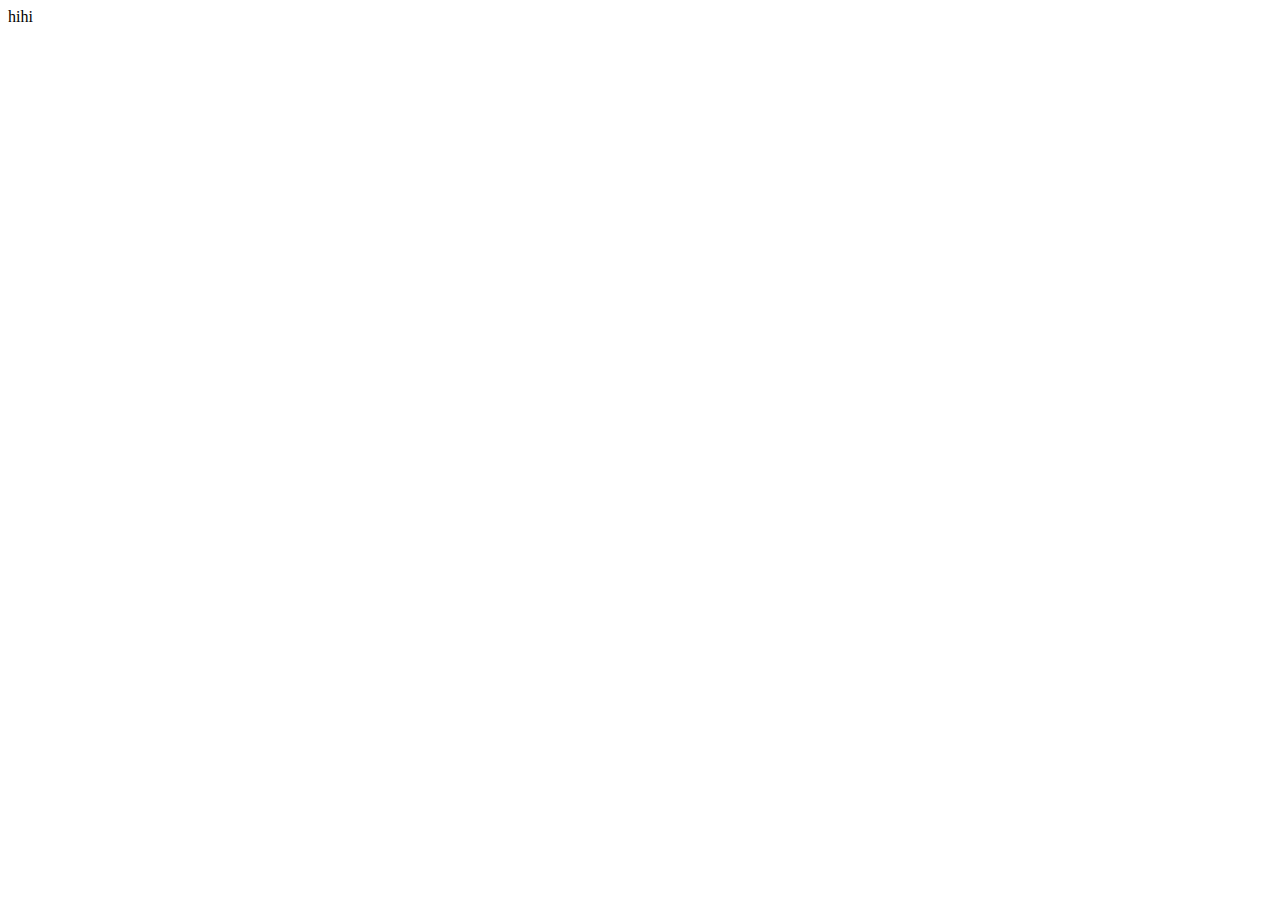
==== homepage.html @ ccc9d2b6 "upgrade files" ====
<!DOCTYPE html>
<html lang="en">
<head>
    <meta charset="UTF-8">
    <meta http-equiv="X-UA-Compatible" content="IE=edge">
    <meta name="viewport" content="width=device-width, initial-scale=1.0">
    <title>Homepage</title>
</head>
<body>
    hihi
</body>
</html>
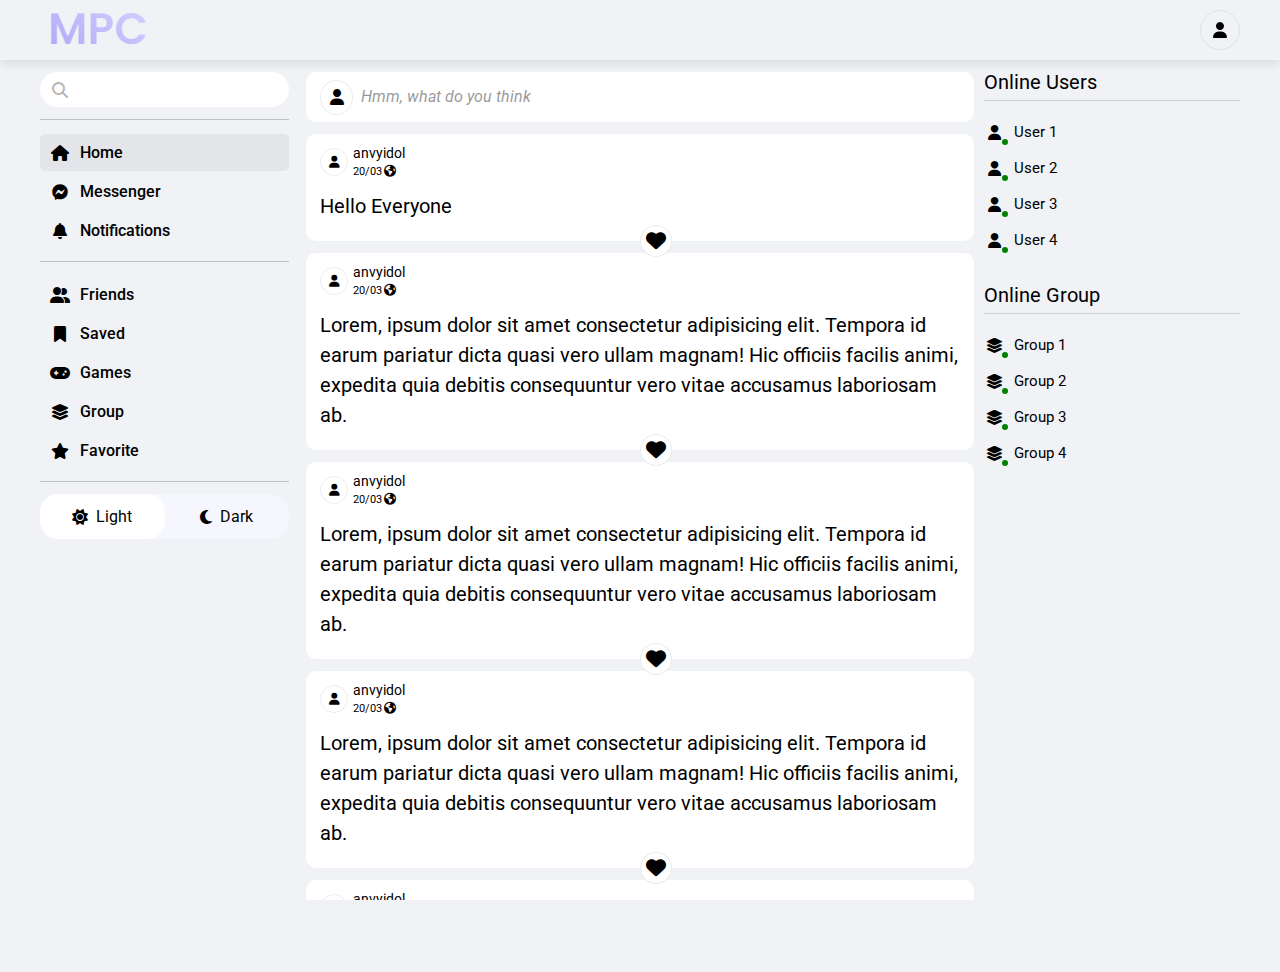
==== commit 46aeb44c: "commit homepage" ====
--- a/homepage.html
+++ b/homepage.html
@@ -1,12 +1,309 @@
 <!DOCTYPE html>
 <html lang="en">
-<head>
-    <meta charset="UTF-8">
-    <meta http-equiv="X-UA-Compatible" content="IE=edge">
-    <meta name="viewport" content="width=device-width, initial-scale=1.0">
-    <title>Homepage</title>
-</head>
-<body>
-    hihi
-</body>
-</html>+  <head>
+    <meta charset="UTF-8" />
+    <meta http-equiv="X-UA-Compatible" content="IE=edge" />
+    <meta name="viewport" content="width=device-width, initial-scale=1.0" />
+    <title>Document</title>
+    <link rel="stylesheet" href="./homepagereset.css" />
+    <link rel="stylesheet" href="./homepage.css" />
+    <link
+      rel="stylesheet"
+      href="https://cdnjs.cloudflare.com/ajax/libs/font-awesome/6.1.0/css/all.min.css"
+    />
+    <link
+      href="https://fonts.googleapis.com/css2?family=Poppins:wght@300;400;500;600&family=Roboto:ital,wght@0,100;0,300;0,400;0,500;0,700;0,900;1,300&display=swap"
+      rel="stylesheet"
+    />
+  </head>
+  <body>
+    <div id="wrapper">
+      <header class="header">
+        <div class="container header__inner">
+          <div class="header-logo">
+            <img src="./img/Capture.PNG" alt="" />
+          </div>
+          <div class="header-user">
+            <i class="fas fa-user"></i>
+            <div class="header-user-child">
+              <div class="header-child-box">
+                <i class="fa-solid fa-user-pen"></i>
+                <span>Edit profile</span>
+              </div>
+              <div class="header-child-box">
+                <i class="fas fa-sign-out"></i>
+                <span>Logout</span>
+              </div>
+            </div>
+          </div>
+        </div>
+      </header>
+      <main class="main">
+        <div class="container">
+          <div class="main__inner">
+            <nav class="main__nav main__item">
+              <div class="main__nav-container">
+                <div class="main__nav-input">
+                  <input type="text" />
+                  <span>
+                    <i class="fa-solid fa-magnifying-glass"></i>
+                  </span>
+                </div>
+              </div>
+              <div class="main__nav-item">
+                <div class="main__nav-box main__nav-color">
+                  <i class="fa-solid fa-house main__nav-icon"></i>
+                  <span class="main__nav-text">Home</span>
+                </div>
+                <div class="main__nav-box">
+                  <i class="fa-brands fa-facebook-messenger main__nav-icon"></i>
+                  <span class="main__nav-text">Messenger</span>
+                </div>
+                <div class="main__nav-box">
+                  <i class="fa-solid fa-bell main__nav-icon"></i>
+                  <span class="main__nav-text">Notifications</span>
+                </div>
+              </div>
+              <div class="main__nav-item">
+                <div class="main__nav-box">
+                  <i class="fa-solid fa-user-group main__nav-icon"></i>
+                  <span class="main__nav-text">Friends</span>
+                </div>
+                <div class="main__nav-box">
+                  <i class="fa-solid fa-bookmark main__nav-icon"></i>
+                  <span class="main__nav-text">Saved</span>
+                </div>
+                <div class="main__nav-box">
+                  <i class="fa-solid fa-gamepad main__nav-icon"></i>
+                  <span class="main__nav-text">Games</span>
+                </div>
+                <div class="main__nav-box">
+                  <i class="fa-solid fa-layer-group main__nav-icon"></i>
+                  <span class="main__nav-text">Group</span>
+                </div>
+                <div class="main__nav-box">
+                  <i class="fa-solid fa-star main__nav-icon"></i>
+                  <span class="main__nav-text">Favorite</span>
+                </div>
+              </div>
+              <div class="main__nav-item">
+                <div class="main__nav-mode">
+                  <div class="mode-light mode-item active">
+                    <i class="fa-solid fa-sun"></i>
+                    <span>Light</span>
+                  </div>
+                  <div class="mode-dark mode-item">
+                    <i class="fa-solid fa-moon"></i>
+                    <span>Dark</span>
+                  </div>
+                </div>
+              </div>
+            </nav>
+            <div class="main__content main__item">
+              <div class="main__content-input">
+                <div class="input-user">
+                  <i class="fas fa-user"></i>
+                </div>
+                <span class="input-placeholder">Hmm, what do you think </span>
+              </div>
+              <div class="main__content-container">
+                <div class="main__content-info">
+                  <div class="info-user">
+                    <i class="fas fa-user"></i>
+                  </div>
+                  <div class="main__content-info-box">
+                    <p class="info-name">anvyidol</p>
+                    <span class="info-date">20/03</span>
+                    <i class="fa-solid fa-earth-americas info-icon"></i>
+                  </div>
+                  <div class="main__content-delete">
+                    <i class="fa-solid fa-trash"></i>
+                  </div>
+                </div>
+                <div class="main__content-status">Hello Everyone</div>
+                <div class="main__content-heart">
+                  <i class="fa-solid fa-heart"></i>
+                </div>
+              </div>
+              <div class="main__content-container">
+                <div class="main__content-info">
+                  <div class="info-user">
+                    <i class="fas fa-user"></i>
+                  </div>
+                  <div class="main__content-info-box">
+                    <p class="info-name">anvyidol</p>
+                    <span class="info-date">20/03</span>
+                    <i class="fa-solid fa-earth-americas info-icon"></i>
+                  </div>
+                </div>
+                <div class="main__content-status">
+                  Lorem, ipsum dolor sit amet consectetur adipisicing elit.
+                  Tempora id earum pariatur dicta quasi vero ullam magnam! Hic
+                  officiis facilis animi, expedita quia debitis consequuntur
+                  vero vitae accusamus laboriosam ab.
+                </div>
+                <div class="main__content-heart">
+                  <i class="fa-solid fa-heart"></i>
+                </div>
+              </div>
+              <div class="main__content-container">
+                <div class="main__content-info">
+                  <div class="info-user">
+                    <i class="fas fa-user"></i>
+                  </div>
+                  <div class="main__content-info-box">
+                    <p class="info-name">anvyidol</p>
+                    <span class="info-date">20/03</span>
+                    <i class="fa-solid fa-earth-americas info-icon"></i>
+                  </div>
+                </div>
+                <div class="main__content-status">
+                  Lorem, ipsum dolor sit amet consectetur adipisicing elit.
+                  Tempora id earum pariatur dicta quasi vero ullam magnam! Hic
+                  officiis facilis animi, expedita quia debitis consequuntur
+                  vero vitae accusamus laboriosam ab.
+                </div>
+                <div class="main__content-heart">
+                  <i class="fa-solid fa-heart"></i>
+                </div>
+              </div>
+              <div class="main__content-container">
+                <div class="main__content-info">
+                  <div class="info-user">
+                    <i class="fas fa-user"></i>
+                  </div>
+                  <div class="main__content-info-box">
+                    <p class="info-name">anvyidol</p>
+                    <span class="info-date">20/03</span>
+                    <i class="fa-solid fa-earth-americas info-icon"></i>
+                  </div>
+                </div>
+                <div class="main__content-status">
+                  Lorem, ipsum dolor sit amet consectetur adipisicing elit.
+                  Tempora id earum pariatur dicta quasi vero ullam magnam! Hic
+                  officiis facilis animi, expedita quia debitis consequuntur
+                  vero vitae accusamus laboriosam ab.
+                </div>
+                <div class="main__content-heart">
+                  <i class="fa-solid fa-heart"></i>
+                </div>
+              </div>
+              <div class="main__content-container">
+                <div class="main__content-info">
+                  <div class="info-user">
+                    <i class="fas fa-user"></i>
+                  </div>
+                  <div class="main__content-info-box">
+                    <p class="info-name">anvyidol</p>
+                    <span class="info-date">20/03</span>
+                    <i class="fa-solid fa-earth-americas info-icon"></i>
+                  </div>
+                </div>
+                <div class="main__content-status">
+                  Lorem, ipsum dolor sit amet consectetur adipisicing elit.
+                  Tempora id earum pariatur dicta quasi vero ullam magnam! Hic
+                  officiis facilis animi, expedita quia debitis consequuntur
+                  vero vitae accusamus laboriosam ab.
+                </div>
+                <div class="main__content-heart">
+                  <i class="fa-solid fa-heart"></i>
+                </div>
+              </div>
+            </div>
+            <div class="main__user main__item">
+              <div class="main__user-container">
+                <h2>Online Users</h2>
+                <div class="main__user-box">
+                  <div class="main__user-member">
+                    <div class="member-user">
+                      <i class="fas fa-user"></i>
+                    </div>
+                    <span>User 1</span>
+                  </div>
+                  <div class="main__user-member">
+                    <div class="member-user">
+                      <i class="fas fa-user"></i>
+                    </div>
+                    <span>User 2</span>
+                  </div>
+                  <div class="main__user-member">
+                    <div class="member-user">
+                      <i class="fas fa-user"></i>
+                    </div>
+                    <span>User 3</span>
+                  </div>
+                  <div class="main__user-member">
+                    <div class="member-user">
+                      <i class="fas fa-user"></i>
+                    </div>
+                    <span>User 4</span>
+                  </div>
+                </div>
+              </div>
+              <div class="main__user-container">
+                <h2>Online Group</h2>
+                <div class="main__user-box">
+                  <div class="main__user-member">
+                    <div class="member-user">
+                      <i class="fa-solid fa-layer-group main__nav-icon"></i>
+                    </div>
+                    <span>Group 1</span>
+                  </div>
+                  <div class="main__user-member">
+                    <div class="member-user">
+                      <i class="fa-solid fa-layer-group main__nav-icon"></i>
+                    </div>
+                    <span>Group 2</span>
+                  </div>
+                  <div class="main__user-member">
+                    <div class="member-user">
+                      <i class="fa-solid fa-layer-group main__nav-icon"></i>
+                    </div>
+                    <span>Group 3</span>
+                  </div>
+                  <div class="main__user-member">
+                    <div class="member-user">
+                      <i class="fa-solid fa-layer-group main__nav-icon"></i>
+                    </div>
+                    <span>Group 4</span>
+                  </div>
+                </div>
+              </div>
+            </div>
+          </div>
+        </div>
+      </main>
+    </div>
+    <div class="modal">
+      <div class="modal-overplay"></div>
+      <div class="modal-body">
+        <div class="post-form">
+          <div class="title-container">
+            <h2 class="post-title">New Post</h2>
+            <i class="fas fa-times"></i>
+          </div>
+          <textarea
+            autofocus
+            id="w3review"
+            name="w3review"
+            rows="4"
+            cols="50"
+          ></textarea>
+          <div class="post-btn">
+            <span>POST</span>
+          </div>
+        </div>
+        <div class="delete-form">
+          <div class="delete-form-container">
+            <h2>Are you sure about that?</h2>
+            <div class="delete-form-box">
+              <span class="yes">Yes</span>
+              <span class="no">No</span>
+            </div>
+          </div>
+        </div>
+      </div>
+    </div>
+    <script src="./homepage.js"></script>
+  </body>
+</html>
--- a/homepagereset.css
+++ b/homepagereset.css
@@ -0,0 +1,129 @@
+/* http://meyerweb.com/eric/tools/css/reset/ 
+   v2.0 | 20110126
+   License: none (public domain)
+*/
+
+html,
+body,
+div,
+span,
+applet,
+object,
+iframe,
+h1,
+h2,
+h3,
+h4,
+h5,
+h6,
+p,
+blockquote,
+pre,
+a,
+abbr,
+acronym,
+address,
+big,
+cite,
+code,
+del,
+dfn,
+em,
+img,
+ins,
+kbd,
+q,
+s,
+samp,
+small,
+strike,
+strong,
+sub,
+sup,
+tt,
+var,
+b,
+u,
+i,
+center,
+dl,
+dt,
+dd,
+ol,
+ul,
+li,
+fieldset,
+form,
+label,
+legend,
+table,
+caption,
+tbody,
+tfoot,
+thead,
+tr,
+th,
+td,
+article,
+aside,
+canvas,
+details,
+embed,
+figure,
+figcaption,
+footer,
+header,
+hgroup,
+menu,
+nav,
+output,
+ruby,
+section,
+summary,
+time,
+mark,
+audio,
+video {
+  margin: 0;
+  padding: 0;
+  border: 0;
+  font-size: 100%;
+  font: inherit;
+  vertical-align: baseline;
+}
+/* HTML5 display-role reset for older browsers */
+article,
+aside,
+details,
+figcaption,
+figure,
+footer,
+header,
+hgroup,
+menu,
+nav,
+section {
+  display: block;
+}
+body {
+  line-height: 1;
+}
+ol,
+ul {
+  list-style: none;
+}
+blockquote,
+q {
+  quotes: none;
+}
+blockquote:before,
+blockquote:after,
+q:before,
+q:after {
+  content: "";
+  content: none;
+}
+table {
+  border-collapse: collapse;
+  border-spacing: 0;
+}
--- a/homepage.css
+++ b/homepage.css
@@ -0,0 +1,603 @@
+* {
+  box-sizing: inherit;
+}
+
+html {
+  box-sizing: border-box;
+}
+
+body {
+  font-size: 62.5%;
+  font-family: "Roboto", sans-serif;
+  line-height: 1;
+  background-color: #f0f2f5;
+  overflow-y: hidden;
+}
+
+.wrapper {
+  max-width: 1920px;
+  margin: 0 auto;
+}
+
+.container {
+  max-width: 1230px;
+  padding: 0 15px;
+  margin: 0 auto;
+}
+
+.header {
+  position: fixed;
+  z-index: 10000;
+  top: 0;
+  width: 100%;
+  box-shadow: 0px 5px 8px rgb(0 0 0 / 8%);
+  background-color: #f0f2f5;
+}
+
+.header__inner {
+  position: relative;
+  height: 60px;
+  display: flex;
+  justify-content: space-between;
+  align-items: center;
+}
+
+.header-user {
+  width: 40px;
+  height: 40px;
+  border: 1px solid rgba(0, 0, 0, 8%);
+  border-radius: 50%;
+  display: flex;
+  justify-content: center;
+  align-items: center;
+  cursor: pointer;
+}
+
+.header-user:hover .header-user-child {
+  display: block;
+  animation: grownth 0.3s ease;
+}
+
+.header-user i {
+  font-size: 16px;
+}
+
+.header-user-child {
+  display: none;
+  position: absolute;
+  top: 100%;
+  right: 14px;
+  width: 160px;
+  padding: 10px 0;
+  border-radius: 10px;
+  background-color: #fff;
+  transform-origin: calc(100% - 10px) top;
+  animation: smaller 0.3s ease;
+  will-change: opacity transform;
+}
+
+@keyframes grownth {
+  from {
+    opacity: 0;
+    transform: scale(0);
+  }
+  to {
+    opacity: 1;
+    transform: scale(1);
+  }
+}
+@keyframes smaller {
+  from {
+    opacity: 1;
+    transform: scale(1);
+  }
+  to {
+    opacity: 0;
+    transform: scale(0);
+  }
+}
+
+.header-user-child::before {
+  content: "";
+  position: absolute;
+  top: -20px;
+  right: 0;
+  height: 20px;
+  width: 100%;
+  background-color: transparent;
+}
+
+.header-user-child::after {
+  content: "";
+  position: absolute;
+  top: -18px;
+  right: 11px;
+  border-width: 10px;
+  border-style: solid;
+  border-color: transparent transparent #fff transparent;
+}
+
+.header-child-box {
+  padding: 8px 10px;
+}
+
+.header-child-box:hover {
+  cursor: pointer;
+  background-color: rgba(0, 0, 0, 20%);
+}
+
+.header-child-box i {
+  font-size: 14px;
+}
+
+.header-child-box span {
+  font-size: 14px;
+  padding-left: 6px;
+}
+
+.main {
+  margin-top: 72px;
+}
+
+.main__inner {
+  display: flex;
+  margin: 0 -5px;
+}
+
+.main__item {
+  padding: 0 5px;
+  width: 22%;
+  height: 100vh;
+}
+
+.main__content {
+  width: 56%;
+  height: calc(100vh - 72px);
+  overflow-y: scroll;
+}
+
+.main__nav {
+  padding-right: 12px;
+}
+
+.main__nav-input {
+  width: 100%;
+  position: relative;
+}
+
+.main__nav-container {
+  padding-bottom: 12px;
+}
+
+.main__nav-input input {
+  width: 100%;
+  height: 35px;
+  border-radius: 25px;
+  border: 0px;
+  padding-left: 40px;
+}
+
+.main__nav-input input:focus-visible {
+  outline: none;
+}
+
+.main__nav-input span {
+  position: absolute;
+  left: 12px;
+  top: 50%;
+  transform: translateY(-50%);
+}
+
+.main__nav-input span i {
+  font-size: 16px;
+  user-select: none;
+  color: rgba(0, 0, 0, 30%);
+}
+
+.main__nav-item {
+  padding: 12px 0;
+  border-top: 1px solid rgba(0, 0, 0, 20%);
+}
+
+.main__nav-box {
+  display: flex;
+  align-items: center;
+  width: 100%;
+  height: 37px;
+  margin-top: 2px;
+  border-radius: 5px;
+}
+
+.main__nav-box:hover {
+  background-color: rgba(0, 0, 0, 5%);
+  cursor: pointer;
+}
+
+.main__nav-icon {
+  text-align: center;
+  width: 40px;
+  font-size: 16px;
+  position: relative;
+}
+
+.main__nav-text {
+  font-size: 16px;
+  font-weight: 500;
+}
+
+.main__nav-color {
+  background-color: rgba(0, 0, 0, 5%);
+}
+
+.main__nav-mode {
+  display: flex;
+  width: 100%;
+  border-radius: 20px;
+  background-color: #f6f6ff;
+}
+
+.mode-item {
+  flex: 1;
+  display: flex;
+  justify-content: center;
+  align-items: center;
+  height: 45px;
+}
+
+.mode-item i {
+  font-size: 16px;
+}
+
+.mode-item span {
+  font-size: 16px;
+  padding-left: 8px;
+}
+
+.mode-light.active {
+  border-radius: 18px;
+
+  background-color: white;
+}
+
+.mode-dark.active {
+  border-radius: 18px;
+
+  background-color: black;
+}
+
+.main__content-input {
+  display: flex;
+  align-items: center;
+  height: 50px;
+  padding: 12px 14px;
+  border-radius: 10px;
+  background-color: #fff;
+}
+
+.main__content-input .input-placeholder {
+  display: block;
+  width: 100%;
+  padding-left: 8px;
+  opacity: 0.4;
+  font-size: 16px;
+  font-style: italic;
+  user-select: none;
+  cursor: text;
+}
+
+.main__content-container {
+  position: relative;
+
+  margin-top: 12px;
+  border-radius: 10px;
+  padding: 12px 14px 20px;
+
+  background-color: #fff;
+}
+
+.input-user {
+  width: 35px;
+  height: 35px;
+  border: 1px solid rgba(0, 0, 0, 8%);
+  border-radius: 50%;
+  display: flex;
+  justify-content: center;
+  align-items: center;
+}
+
+.input-user i {
+  font-size: 16px;
+}
+
+.main__content-info {
+  display: flex;
+  align-items: center;
+  position: relative;
+}
+
+.main__content-info-box {
+  padding-left: 5px;
+}
+
+.main__content-delete {
+  display: none;
+  position: absolute;
+  top: 0;
+  right: 0;
+  cursor: pointer;
+}
+
+.main__content-delete.active {
+  display: block;
+}
+
+.main__content-delete i {
+  font-size: 14px;
+}
+
+.main__content-info .info-name {
+  font-size: 14px;
+  padding-bottom: 5px;
+}
+
+.main__content-info .info-date {
+  font-size: 11px;
+}
+
+.main__content-info .info-date {
+  font-size: 11px;
+}
+
+.main__content-info .info-icon {
+  font-size: 12px;
+}
+
+.info-user {
+  width: 28px;
+  height: 28px;
+  border: 1px solid rgba(0, 0, 0, 8%);
+  border-radius: 50%;
+  display: flex;
+  justify-content: center;
+  align-items: center;
+}
+
+.info-user i {
+  font-size: 12px;
+}
+
+.main__content-status {
+  padding-top: 14px;
+  font-size: 20px;
+  line-height: 1.5;
+}
+
+.main__content-heart {
+  position: absolute;
+  z-index: 20;
+  bottom: -16px;
+  left: 50%;
+  width: 32px;
+  height: 32px;
+  border: 1px solid rgba(0, 0, 0, 8%);
+  border-radius: 50%;
+  display: flex;
+  justify-content: center;
+  align-items: center;
+  background-color: #fff;
+  cursor: pointer;
+}
+
+.main__content-heart i {
+  font-size: 20px;
+  transition: color 0.3s ease;
+}
+
+.member-user {
+  position: relative;
+  width: 22px;
+  height: 22px;
+  border-radius: 50%;
+  display: flex;
+  justify-content: center;
+  align-items: center;
+}
+
+.member-user::after {
+  position: absolute;
+  bottom: -2px;
+  right: -2px;
+  content: "";
+  width: 6px;
+  height: 6px;
+  border-radius: 50%;
+  background-color: green;
+}
+
+.main__user-box {
+  border-top: 1px solid rgba(0, 0, 0, 15%);
+  padding: 20px 0;
+}
+
+.member-user i {
+  font-size: 15px;
+}
+
+.main__user-member {
+  display: flex;
+  align-items: center;
+  padding-bottom: 14px;
+}
+
+.main__user-container h2 {
+  padding-bottom: 8px;
+  font-size: 20px;
+}
+
+.main__user-member span {
+  padding-left: 8px;
+  font-size: 15px;
+}
+
+.modal-overplay {
+  position: absolute;
+  width: 100%;
+  height: 100%;
+
+  background-color: rgba(0, 0, 0, 0.4);
+}
+
+.modal {
+  display: none;
+  z-index: 99999;
+
+  position: fixed;
+  top: 0;
+  left: 0;
+  bottom: 0;
+  right: 0;
+
+  animation: fadeIn linear 0.1s;
+}
+
+.modal.active {
+  display: flex;
+}
+
+.modal-overplay {
+  position: absolute;
+  width: 100%;
+  height: 100%;
+
+  background-color: rgba(0, 0, 0, 0.4);
+}
+.modal-body {
+  position: absolute;
+  width: 100%;
+  height: 100%;
+  display: flex;
+}
+
+.post-form {
+  display: none;
+  margin: auto;
+  width: 400px;
+  height: 260px;
+  padding: 15px;
+  border-radius: 15px;
+  background-color: #fff;
+  flex-direction: column;
+  animation: scale ease 0.7s;
+}
+
+.post-form.active {
+  display: flex;
+}
+
+.delete-form {
+  display: none;
+  margin: auto;
+  width: 400px;
+  background-color: #fff;
+  border-radius: 15px;
+  animation: scale ease 0.7s;
+}
+
+.delete-form.active {
+  display: block;
+}
+
+.delete-form-container {
+  padding: 13px 36px;
+  text-align: center;
+}
+
+.delete-form-container h2 {
+  padding: 15px 20px;
+  word-spacing: 3px;
+
+  font-size: 20px;
+  border-bottom: 1px solid rgba(0, 0, 0, 15%);
+}
+
+.delete-form-container .delete-form-box {
+  display: flex;
+  padding-top: 20px;
+  justify-content: space-between;
+  padding: 15px 40px;
+}
+
+.delete-form-container .delete-form-box span {
+  font-size: 18px;
+  padding: 8px 20px;
+  border-radius: 15px;
+  color: #fff;
+}
+
+.delete-form-container .delete-form-box .yes {
+  background-color: #aea2f7;
+  cursor: pointer;
+}
+
+.delete-form-container .delete-form-box .no {
+  background-color: #d85261;
+  cursor: pointer;
+}
+
+@keyframes scale {
+  0% {
+    transform: scale(0);
+  }
+  70% {
+    transform: scale(1.2);
+  }
+  100% {
+    transform: scale(1);
+  }
+}
+
+.post-form .title-container {
+  display: flex;
+  justify-content: space-between;
+  align-items: center;
+}
+
+.post-form .post-title {
+  font-size: 20px;
+  font-weight: 500;
+}
+
+.post-form .title-container i {
+  font-size: 16px;
+  cursor: pointer;
+}
+
+.post-form textarea {
+  /* border: none; */
+  width: 100%;
+  flex: 1;
+  border: none;
+}
+
+.post-form textarea:focus-visible {
+  border: none;
+  outline: none;
+}
+
+.post-form .post-btn {
+  color: rgba(65, 21, 21, 0.15);
+  text-align: center;
+}
+
+.post-form .post-btn span {
+  display: inline-flex;
+  justify-content: center;
+  align-items: center;
+
+  font-size: 16px;
+  border-radius: 15px;
+  height: 30px;
+  width: 60px;
+  border: 1px solid rgba(65, 21, 21, 0.15);
+  cursor: not-allowed;
+}
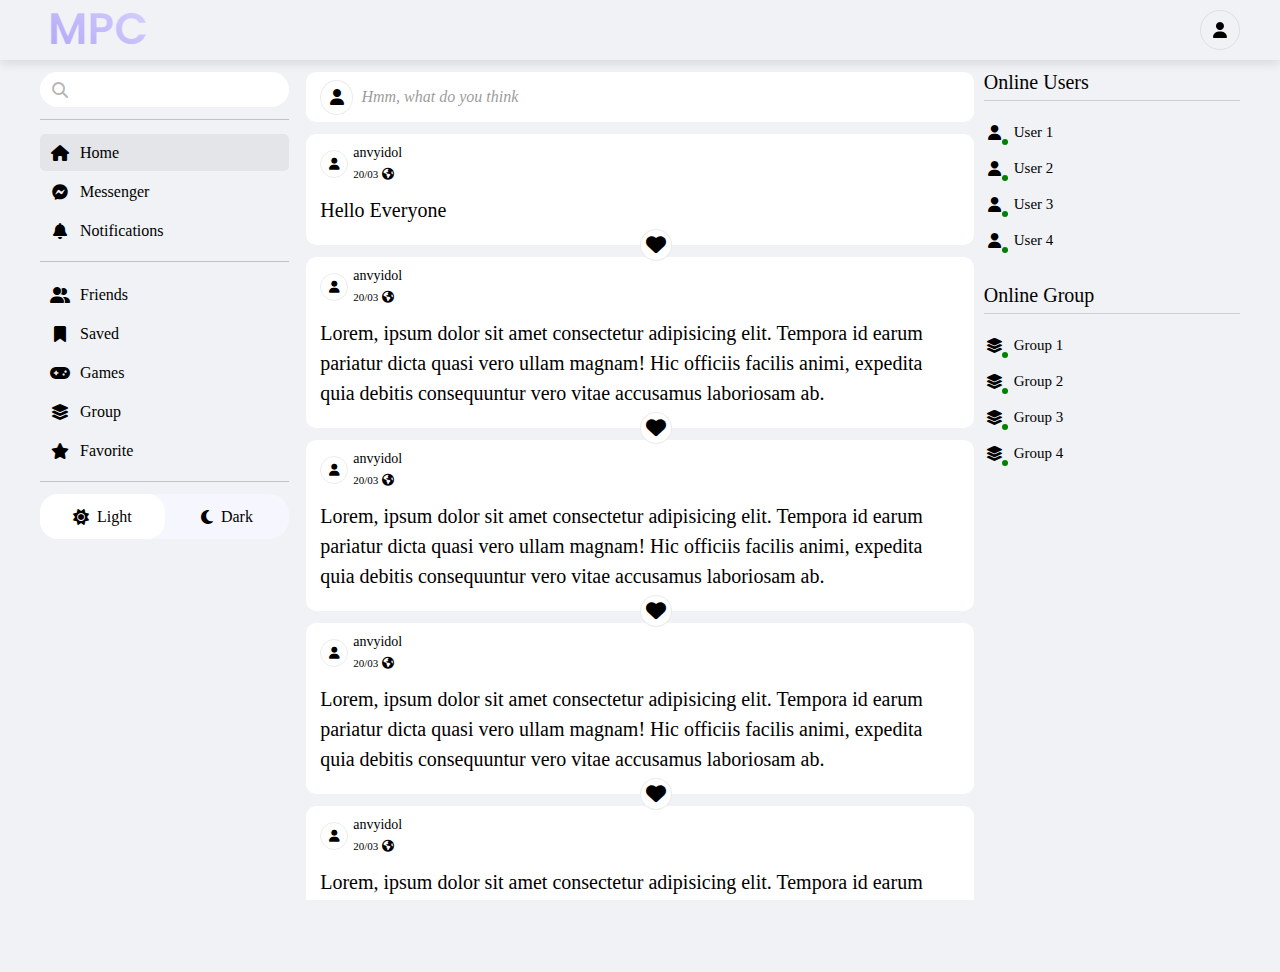
==== commit 6a0ab467: "Add files via upload" ====
--- a/homepage.html
+++ b/homepage.html
@@ -1,309 +1,309 @@
-<!DOCTYPE html>
-<html lang="en">
-  <head>
-    <meta charset="UTF-8" />
-    <meta http-equiv="X-UA-Compatible" content="IE=edge" />
-    <meta name="viewport" content="width=device-width, initial-scale=1.0" />
-    <title>Document</title>
-    <link rel="stylesheet" href="./homepagereset.css" />
-    <link rel="stylesheet" href="./homepage.css" />
-    <link
-      rel="stylesheet"
-      href="https://cdnjs.cloudflare.com/ajax/libs/font-awesome/6.1.0/css/all.min.css"
-    />
-    <link
-      href="https://fonts.googleapis.com/css2?family=Poppins:wght@300;400;500;600&family=Roboto:ital,wght@0,100;0,300;0,400;0,500;0,700;0,900;1,300&display=swap"
-      rel="stylesheet"
-    />
-  </head>
-  <body>
-    <div id="wrapper">
-      <header class="header">
-        <div class="container header__inner">
-          <div class="header-logo">
-            <img src="./img/Capture.PNG" alt="" />
-          </div>
-          <div class="header-user">
-            <i class="fas fa-user"></i>
-            <div class="header-user-child">
-              <div class="header-child-box">
-                <i class="fa-solid fa-user-pen"></i>
-                <span>Edit profile</span>
-              </div>
-              <div class="header-child-box">
-                <i class="fas fa-sign-out"></i>
-                <span>Logout</span>
-              </div>
-            </div>
-          </div>
-        </div>
-      </header>
-      <main class="main">
-        <div class="container">
-          <div class="main__inner">
-            <nav class="main__nav main__item">
-              <div class="main__nav-container">
-                <div class="main__nav-input">
-                  <input type="text" />
-                  <span>
-                    <i class="fa-solid fa-magnifying-glass"></i>
-                  </span>
-                </div>
-              </div>
-              <div class="main__nav-item">
-                <div class="main__nav-box main__nav-color">
-                  <i class="fa-solid fa-house main__nav-icon"></i>
-                  <span class="main__nav-text">Home</span>
-                </div>
-                <div class="main__nav-box">
-                  <i class="fa-brands fa-facebook-messenger main__nav-icon"></i>
-                  <span class="main__nav-text">Messenger</span>
-                </div>
-                <div class="main__nav-box">
-                  <i class="fa-solid fa-bell main__nav-icon"></i>
-                  <span class="main__nav-text">Notifications</span>
-                </div>
-              </div>
-              <div class="main__nav-item">
-                <div class="main__nav-box">
-                  <i class="fa-solid fa-user-group main__nav-icon"></i>
-                  <span class="main__nav-text">Friends</span>
-                </div>
-                <div class="main__nav-box">
-                  <i class="fa-solid fa-bookmark main__nav-icon"></i>
-                  <span class="main__nav-text">Saved</span>
-                </div>
-                <div class="main__nav-box">
-                  <i class="fa-solid fa-gamepad main__nav-icon"></i>
-                  <span class="main__nav-text">Games</span>
-                </div>
-                <div class="main__nav-box">
-                  <i class="fa-solid fa-layer-group main__nav-icon"></i>
-                  <span class="main__nav-text">Group</span>
-                </div>
-                <div class="main__nav-box">
-                  <i class="fa-solid fa-star main__nav-icon"></i>
-                  <span class="main__nav-text">Favorite</span>
-                </div>
-              </div>
-              <div class="main__nav-item">
-                <div class="main__nav-mode">
-                  <div class="mode-light mode-item active">
-                    <i class="fa-solid fa-sun"></i>
-                    <span>Light</span>
-                  </div>
-                  <div class="mode-dark mode-item">
-                    <i class="fa-solid fa-moon"></i>
-                    <span>Dark</span>
-                  </div>
-                </div>
-              </div>
-            </nav>
-            <div class="main__content main__item">
-              <div class="main__content-input">
-                <div class="input-user">
-                  <i class="fas fa-user"></i>
-                </div>
-                <span class="input-placeholder">Hmm, what do you think </span>
-              </div>
-              <div class="main__content-container">
-                <div class="main__content-info">
-                  <div class="info-user">
-                    <i class="fas fa-user"></i>
-                  </div>
-                  <div class="main__content-info-box">
-                    <p class="info-name">anvyidol</p>
-                    <span class="info-date">20/03</span>
-                    <i class="fa-solid fa-earth-americas info-icon"></i>
-                  </div>
-                  <div class="main__content-delete">
-                    <i class="fa-solid fa-trash"></i>
-                  </div>
-                </div>
-                <div class="main__content-status">Hello Everyone</div>
-                <div class="main__content-heart">
-                  <i class="fa-solid fa-heart"></i>
-                </div>
-              </div>
-              <div class="main__content-container">
-                <div class="main__content-info">
-                  <div class="info-user">
-                    <i class="fas fa-user"></i>
-                  </div>
-                  <div class="main__content-info-box">
-                    <p class="info-name">anvyidol</p>
-                    <span class="info-date">20/03</span>
-                    <i class="fa-solid fa-earth-americas info-icon"></i>
-                  </div>
-                </div>
-                <div class="main__content-status">
-                  Lorem, ipsum dolor sit amet consectetur adipisicing elit.
-                  Tempora id earum pariatur dicta quasi vero ullam magnam! Hic
-                  officiis facilis animi, expedita quia debitis consequuntur
-                  vero vitae accusamus laboriosam ab.
-                </div>
-                <div class="main__content-heart">
-                  <i class="fa-solid fa-heart"></i>
-                </div>
-              </div>
-              <div class="main__content-container">
-                <div class="main__content-info">
-                  <div class="info-user">
-                    <i class="fas fa-user"></i>
-                  </div>
-                  <div class="main__content-info-box">
-                    <p class="info-name">anvyidol</p>
-                    <span class="info-date">20/03</span>
-                    <i class="fa-solid fa-earth-americas info-icon"></i>
-                  </div>
-                </div>
-                <div class="main__content-status">
-                  Lorem, ipsum dolor sit amet consectetur adipisicing elit.
-                  Tempora id earum pariatur dicta quasi vero ullam magnam! Hic
-                  officiis facilis animi, expedita quia debitis consequuntur
-                  vero vitae accusamus laboriosam ab.
-                </div>
-                <div class="main__content-heart">
-                  <i class="fa-solid fa-heart"></i>
-                </div>
-              </div>
-              <div class="main__content-container">
-                <div class="main__content-info">
-                  <div class="info-user">
-                    <i class="fas fa-user"></i>
-                  </div>
-                  <div class="main__content-info-box">
-                    <p class="info-name">anvyidol</p>
-                    <span class="info-date">20/03</span>
-                    <i class="fa-solid fa-earth-americas info-icon"></i>
-                  </div>
-                </div>
-                <div class="main__content-status">
-                  Lorem, ipsum dolor sit amet consectetur adipisicing elit.
-                  Tempora id earum pariatur dicta quasi vero ullam magnam! Hic
-                  officiis facilis animi, expedita quia debitis consequuntur
-                  vero vitae accusamus laboriosam ab.
-                </div>
-                <div class="main__content-heart">
-                  <i class="fa-solid fa-heart"></i>
-                </div>
-              </div>
-              <div class="main__content-container">
-                <div class="main__content-info">
-                  <div class="info-user">
-                    <i class="fas fa-user"></i>
-                  </div>
-                  <div class="main__content-info-box">
-                    <p class="info-name">anvyidol</p>
-                    <span class="info-date">20/03</span>
-                    <i class="fa-solid fa-earth-americas info-icon"></i>
-                  </div>
-                </div>
-                <div class="main__content-status">
-                  Lorem, ipsum dolor sit amet consectetur adipisicing elit.
-                  Tempora id earum pariatur dicta quasi vero ullam magnam! Hic
-                  officiis facilis animi, expedita quia debitis consequuntur
-                  vero vitae accusamus laboriosam ab.
-                </div>
-                <div class="main__content-heart">
-                  <i class="fa-solid fa-heart"></i>
-                </div>
-              </div>
-            </div>
-            <div class="main__user main__item">
-              <div class="main__user-container">
-                <h2>Online Users</h2>
-                <div class="main__user-box">
-                  <div class="main__user-member">
-                    <div class="member-user">
-                      <i class="fas fa-user"></i>
-                    </div>
-                    <span>User 1</span>
-                  </div>
-                  <div class="main__user-member">
-                    <div class="member-user">
-                      <i class="fas fa-user"></i>
-                    </div>
-                    <span>User 2</span>
-                  </div>
-                  <div class="main__user-member">
-                    <div class="member-user">
-                      <i class="fas fa-user"></i>
-                    </div>
-                    <span>User 3</span>
-                  </div>
-                  <div class="main__user-member">
-                    <div class="member-user">
-                      <i class="fas fa-user"></i>
-                    </div>
-                    <span>User 4</span>
-                  </div>
-                </div>
-              </div>
-              <div class="main__user-container">
-                <h2>Online Group</h2>
-                <div class="main__user-box">
-                  <div class="main__user-member">
-                    <div class="member-user">
-                      <i class="fa-solid fa-layer-group main__nav-icon"></i>
-                    </div>
-                    <span>Group 1</span>
-                  </div>
-                  <div class="main__user-member">
-                    <div class="member-user">
-                      <i class="fa-solid fa-layer-group main__nav-icon"></i>
-                    </div>
-                    <span>Group 2</span>
-                  </div>
-                  <div class="main__user-member">
-                    <div class="member-user">
-                      <i class="fa-solid fa-layer-group main__nav-icon"></i>
-                    </div>
-                    <span>Group 3</span>
-                  </div>
-                  <div class="main__user-member">
-                    <div class="member-user">
-                      <i class="fa-solid fa-layer-group main__nav-icon"></i>
-                    </div>
-                    <span>Group 4</span>
-                  </div>
-                </div>
-              </div>
-            </div>
-          </div>
-        </div>
-      </main>
-    </div>
-    <div class="modal">
-      <div class="modal-overplay"></div>
-      <div class="modal-body">
-        <div class="post-form">
-          <div class="title-container">
-            <h2 class="post-title">New Post</h2>
-            <i class="fas fa-times"></i>
-          </div>
-          <textarea
-            autofocus
-            id="w3review"
-            name="w3review"
-            rows="4"
-            cols="50"
-          ></textarea>
-          <div class="post-btn">
-            <span>POST</span>
-          </div>
-        </div>
-        <div class="delete-form">
-          <div class="delete-form-container">
-            <h2>Are you sure about that?</h2>
-            <div class="delete-form-box">
-              <span class="yes">Yes</span>
-              <span class="no">No</span>
-            </div>
-          </div>
-        </div>
-      </div>
-    </div>
-    <script src="./homepage.js"></script>
-  </body>
-</html>
+<!DOCTYPE html>
+<html lang="en">
+  <head>
+    <meta charset="UTF-8" />
+    <meta http-equiv="X-UA-Compatible" content="IE=edge" />
+    <meta name="viewport" content="width=device-width, initial-scale=1.0" />
+    <title>Document</title>
+    <link rel="stylesheet" href="./assets/css/homepage.css" />
+    <link rel="stylesheet" href="./assets/css/homepagereset.css" />
+    <link
+      rel="stylesheet"
+      href="https://cdnjs.cloudflare.com/ajax/libs/font-awesome/6.1.0/css/all.min.css"
+    />
+    <link
+      href="https://fonts.googleapis.com/css2?fgjtamily=Poppins:wght@300;400;500;600&family=Roboto:ital,wght@0,100;0,300;0,400;0,500;0,700;0,900;1,300&display=swap"
+      rel="stylesheet"
+    />
+  </head>
+  <body>
+    <div id="wrapper">
+      <header class="header">
+        <div class="container header__inner">
+          <div class="header-logo">
+            <img src="./assets/img/Capture.png" alt="" />
+          </div>
+          <div class="header-user">
+            <i class="fas fa-user"></i>
+            <div class="header-user-child">
+              <div class="header-child-box">
+                <i class="fa-solid fa-user-pen"></i>
+                <span>Edit profile</span>
+              </div>
+              <div class="header-child-box">
+                <i class="fas fa-sign-out"></i>
+                <span>Logout</span>
+              </div>
+            </div>
+          </div>
+        </div>
+      </header>
+      <main class="main">
+        <div class="container">
+          <div class="main__inner">
+            <nav class="main__nav main__item">
+              <div class="main__nav-container">
+                <div class="main__nav-input">
+                  <input type="text" />
+                  <span>
+                    <i class="fa-solid fa-magnifying-glass"></i>
+                  </span>
+                </div>
+              </div>
+              <div class="main__nav-item">
+                <div class="main__nav-box main__nav-color">
+                  <i class="fa-solid fa-house main__nav-icon"></i>
+                  <span class="main__nav-text">Home</span>
+                </div>
+                <div class="main__nav-box">
+                  <i class="fa-brands fa-facebook-messenger main__nav-icon"></i>
+                  <span class="main__nav-text">Messenger</span>
+                </div>
+                <div class="main__nav-box">
+                  <i class="fa-solid fa-bell main__nav-icon"></i>
+                  <span class="main__nav-text">Notifications</span>
+                </div>
+              </div>
+              <div class="main__nav-item">
+                <div class="main__nav-box">
+                  <i class="fa-solid fa-user-group main__nav-icon"></i>
+                  <span class="main__nav-text">Friends</span>
+                </div>
+                <div class="main__nav-box">
+                  <i class="fa-solid fa-bookmark main__nav-icon"></i>
+                  <span class="main__nav-text">Saved</span>
+                </div>
+                <div class="main__nav-box">
+                  <i class="fa-solid fa-gamepad main__nav-icon"></i>
+                  <span class="main__nav-text">Games</span>
+                </div>
+                <div class="main__nav-box">
+                  <i class="fa-solid fa-layer-group main__nav-icon"></i>
+                  <span class="main__nav-text">Group</span>
+                </div>
+                <div class="main__nav-box">
+                  <i class="fa-solid fa-star main__nav-icon"></i>
+                  <span class="main__nav-text">Favorite</span>
+                </div>
+              </div>
+              <div class="main__nav-item">
+                <div class="main__nav-mode">
+                  <div class="mode-light mode-item active">
+                    <i class="fa-solid fa-sun"></i>
+                    <span>Light</span>
+                  </div>
+                  <div class="mode-dark mode-item">
+                    <i class="fa-solid fa-moon"></i>
+                    <span>Dark</span>
+                  </div>
+                </div>
+              </div>
+            </nav>
+            <div class="main__content main__item">
+              <div class="main__content-input">
+                <div class="input-user">
+                  <i class="fas fa-user"></i>
+                </div>
+                <span class="input-placeholder">Hmm, what do you think </span>
+              </div>
+              <div class="main__content-container">
+                <div class="main__content-info">
+                  <div class="info-user">
+                    <i class="fas fa-user"></i>
+                  </div>
+                  <div class="main__content-info-box">
+                    <p class="info-name">anvyidol</p>
+                    <span class="info-date">20/03</span>
+                    <i class="fa-solid fa-earth-americas info-icon"></i>
+                  </div>
+                  <div class="main__content-delete">
+                    <i class="fa-solid fa-trash"></i>
+                  </div>
+                </div>
+                <div class="main__content-status">Hello Everyone</div>
+                <div class="main__content-heart">
+                  <i class="fa-solid fa-heart"></i>
+                </div>
+              </div>
+              <div class="main__content-container">
+                <div class="main__content-info">
+                  <div class="info-user">
+                    <i class="fas fa-user"></i>
+                  </div>
+                  <div class="main__content-info-box">
+                    <p class="info-name">anvyidol</p>
+                    <span class="info-date">20/03</span>
+                    <i class="fa-solid fa-earth-americas info-icon"></i>
+                  </div>
+                </div>
+                <div class="main__content-status">
+                  Lorem, ipsum dolor sit amet consectetur adipisicing elit.
+                  Tempora id earum pariatur dicta quasi vero ullam magnam! Hic
+                  officiis facilis animi, expedita quia debitis consequuntur
+                  vero vitae accusamus laboriosam ab.
+                </div>
+                <div class="main__content-heart">
+                  <i class="fa-solid fa-heart"></i>
+                </div>
+              </div>
+              <div class="main__content-container">
+                <div class="main__content-info">
+                  <div class="info-user">
+                    <i class="fas fa-user"></i>
+                  </div>
+                  <div class="main__content-info-box">
+                    <p class="info-name">anvyidol</p>
+                    <span class="info-date">20/03</span>
+                    <i class="fa-solid fa-earth-americas info-icon"></i>
+                  </div>
+                </div>
+                <div class="main__content-status">
+                  Lorem, ipsum dolor sit amet consectetur adipisicing elit.
+                  Tempora id earum pariatur dicta quasi vero ullam magnam! Hic
+                  officiis facilis animi, expedita quia debitis consequuntur
+                  vero vitae accusamus laboriosam ab.
+                </div>
+                <div class="main__content-heart">
+                  <i class="fa-solid fa-heart"></i>
+                </div>
+              </div>
+              <div class="main__content-container">
+                <div class="main__content-info">
+                  <div class="info-user">
+                    <i class="fas fa-user"></i>
+                  </div>
+                  <div class="main__content-info-box">
+                    <p class="info-name">anvyidol</p>
+                    <span class="info-date">20/03</span>
+                    <i class="fa-solid fa-earth-americas info-icon"></i>
+                  </div>
+                </div>
+                <div class="main__content-status">
+                  Lorem, ipsum dolor sit amet consectetur adipisicing elit.
+                  Tempora id earum pariatur dicta quasi vero ullam magnam! Hic
+                  officiis facilis animi, expedita quia debitis consequuntur
+                  vero vitae accusamus laboriosam ab.
+                </div>
+                <div class="main__content-heart">
+                  <i class="fa-solid fa-heart"></i>
+                </div>
+              </div>
+              <div class="main__content-container">
+                <div class="main__content-info">
+                  <div class="info-user">
+                    <i class="fas fa-user"></i>
+                  </div>
+                  <div class="main__content-info-box">
+                    <p class="info-name">anvyidol</p>
+                    <span class="info-date">20/03</span>
+                    <i class="fa-solid fa-earth-americas info-icon"></i>
+                  </div>
+                </div>
+                <div class="main__content-status">
+                  Lorem, ipsum dolor sit amet consectetur adipisicing elit.
+                  Tempora id earum pariatur dicta quasi vero ullam magnam! Hic
+                  officiis facilis animi, expedita quia debitis consequuntur
+                  vero vitae accusamus laboriosam ab.
+                </div>
+                <div class="main__content-heart">
+                  <i class="fa-solid fa-heart"></i>
+                </div>
+              </div>
+            </div>
+            <div class="main__user main__item">
+              <div class="main__user-container">
+                <h2>Online Users</h2>
+                <div class="main__user-box">
+                  <div class="main__user-member">
+                    <div class="member-user">
+                      <i class="fas fa-user"></i>
+                    </div>
+                    <span>User 1</span>
+                  </div>
+                  <div class="main__user-member">
+                    <div class="member-user">
+                      <i class="fas fa-user"></i>
+                    </div>
+                    <span>User 2</span>
+                  </div>
+                  <div class="main__user-member">
+                    <div class="member-user">
+                      <i class="fas fa-user"></i>
+                    </div>
+                    <span>User 3</span>
+                  </div>
+                  <div class="main__user-member">
+                    <div class="member-user">
+                      <i class="fas fa-user"></i>
+                    </div>
+                    <span>User 4</span>
+                  </div>
+                </div>
+              </div>
+              <div class="main__user-container">
+                <h2>Online Group</h2>
+                <div class="main__user-box">
+                  <div class="main__user-member">
+                    <div class="member-user">
+                      <i class="fa-solid fa-layer-group main__nav-icon"></i>
+                    </div>
+                    <span>Group 1</span>
+                  </div>
+                  <div class="main__user-member">
+                    <div class="member-user">
+                      <i class="fa-solid fa-layer-group main__nav-icon"></i>
+                    </div>
+                    <span>Group 2</span>
+                  </div>
+                  <div class="main__user-member">
+                    <div class="member-user">
+                      <i class="fa-solid fa-layer-group main__nav-icon"></i>
+                    </div>
+                    <span>Group 3</span>
+                  </div>
+                  <div class="main__user-member">
+                    <div class="member-user">
+                      <i class="fa-solid fa-layer-group main__nav-icon"></i>
+                    </div>
+                    <span>Group 4</span>
+                  </div>
+                </div>
+              </div>
+            </div>
+          </div>
+        </div>
+      </main>
+    </div>
+    <div class="modal">
+      <div class="modal-overplay"></div>
+      <div class="modal-body">
+        <div class="post-form">
+          <div class="title-container">
+            <h2 class="post-title">New Post</h2>
+            <i class="fas fa-times"></i>
+          </div>
+          <textarea
+            autofocus
+            id="w3review"
+            name="w3review"
+            rows="4"
+            cols="50"
+          ></textarea>
+          <div class="post-btn">
+            <span>POST</span>
+          </div>
+        </div>
+        <div class="delete-form">
+          <div class="delete-form-container">
+            <h2>Are you sure about that?</h2>
+            <div class="delete-form-box">
+              <span class="yes">Yes</span>
+              <span class="no">No</span>
+            </div>
+          </div>
+        </div>
+      </div>
+    </div>
+    <script src="./assets/js/homepage.js"></script>
+  </body>
+</html>
--- a/assets/css/homepage.css
+++ b/assets/css/homepage.css
@@ -0,0 +1,604 @@
+* {
+    box-sizing: inherit;
+  }
+  
+  html {
+    box-sizing: border-box;
+  }
+  
+  body {
+    font-size: 62.5%;
+    font-family: "Roboto", sans-serif;
+    line-height: 1;
+    background-color: #f0f2f5;
+    overflow-y: hidden;
+  }
+  
+  .wrapper {
+    max-width: 1920px;
+    margin: 0 auto;
+  }
+  
+  .container {
+    max-width: 1230px;
+    padding: 0 15px;
+    margin: 0 auto;
+  }
+  
+  .header {
+    position: fixed;
+    z-index: 10000;
+    top: 0;
+    width: 100%;
+    box-shadow: 0px 5px 8px rgb(0 0 0 / 8%);
+    background-color: #f0f2f5;
+  }
+  
+  .header__inner {
+    position: relative;
+    height: 60px;
+    display: flex;
+    justify-content: space-between;
+    align-items: center;
+  }
+  
+  .header-user {
+    width: 40px;
+    height: 40px;
+    border: 1px solid rgba(0, 0, 0, 8%);
+    border-radius: 50%;
+    display: flex;
+    justify-content: center;
+    align-items: center;
+    cursor: pointer;
+  }
+  
+  .header-user:hover .header-user-child {
+    display: block;
+    animation: grownth 0.3s ease;
+  }
+  
+  .header-user i {
+    font-size: 16px;
+  }
+  
+  .header-user-child {
+    display: none;
+    position: absolute;
+    top: 100%;
+    right: 14px;
+    width: 160px;
+    padding: 10px 0;
+    border-radius: 10px;
+    background-color: #fff;
+    transform-origin: calc(100% - 10px) top;
+    animation: smaller 0.3s ease;
+    will-change: opacity transform;
+  }
+  
+  @keyframes grownth {
+    from {
+      opacity: 0;
+      transform: scale(0);
+    }
+    to {
+      opacity: 1;
+      transform: scale(1);
+    }
+  }
+  @keyframes smaller {
+    from {
+      opacity: 1;
+      transform: scale(1);
+    }
+    to {
+      opacity: 0;
+      transform: scale(0);
+    }
+  }
+  
+  .header-user-child::before {
+    content: "";
+    position: absolute;
+    top: -20px;
+    right: 0;
+    height: 20px;
+    width: 100%;
+    background-color: transparent;
+  }
+  
+  .header-user-child::after {
+    content: "";
+    position: absolute;
+    top: -18px;
+    right: 11px;
+    border-width: 10px;
+    border-style: solid;
+    border-color: transparent transparent #fff transparent;
+  }
+  
+  .header-child-box {
+    padding: 8px 10px;
+  }
+  
+  .header-child-box:hover {
+    cursor: pointer;
+    background-color: rgba(0, 0, 0, 20%);
+  }
+  
+  .header-child-box i {
+    font-size: 14px;
+  }
+  
+  .header-child-box span {
+    font-size: 14px;
+    padding-left: 6px;
+  }
+  
+  .main {
+    margin-top: 72px;
+  }
+  
+  .main__inner {
+    display: flex;
+    margin: 0 -5px;
+  }
+  
+  .main__item {
+    padding: 0 5px;
+    width: 22%;
+    height: 100vh;
+  }
+  
+  .main__content {
+    width: 56%;
+    height: calc(100vh - 72px);
+    overflow-y: scroll;
+  }
+  
+  .main__nav {
+    padding-right: 12px;
+  }
+  
+  .main__nav-input {
+    width: 100%;
+    position: relative;
+  }
+  
+  .main__nav-container {
+    padding-bottom: 12px;
+  }
+  
+  .main__nav-input input {
+    width: 100%;
+    height: 35px;
+    border-radius: 25px;
+    border: 0px;
+    padding-left: 40px;
+  }
+  
+  .main__nav-input input:focus-visible {
+    outline: none;
+  }
+  
+  .main__nav-input span {
+    position: absolute;
+    left: 12px;
+    top: 50%;
+    transform: translateY(-50%);
+  }
+  
+  .main__nav-input span i {
+    font-size: 16px;
+    user-select: none;
+    color: rgba(0, 0, 0, 30%);
+  }
+  
+  .main__nav-item {
+    padding: 12px 0;
+    border-top: 1px solid rgba(0, 0, 0, 20%);
+  }
+  
+  .main__nav-box {
+    display: flex;
+    align-items: center;
+    width: 100%;
+    height: 37px;
+    margin-top: 2px;
+    border-radius: 5px;
+  }
+  
+  .main__nav-box:hover {
+    background-color: rgba(0, 0, 0, 5%);
+    cursor: pointer;
+  }
+  
+  .main__nav-icon {
+    text-align: center;
+    width: 40px;
+    font-size: 16px;
+    position: relative;
+  }
+  
+  .main__nav-text {
+    font-size: 16px;
+    font-weight: 500;
+  }
+  
+  .main__nav-color {
+    background-color: rgba(0, 0, 0, 5%);
+  }
+  
+  .main__nav-mode {
+    display: flex;
+    width: 100%;
+    border-radius: 20px;
+    background-color: #f6f6ff;
+  }
+  
+  .mode-item {
+    flex: 1;
+    display: flex;
+    justify-content: center;
+    align-items: center;
+    height: 45px;
+  }
+  
+  .mode-item i {
+    font-size: 16px;
+  }
+  
+  .mode-item span {
+    font-size: 16px;
+    padding-left: 8px;
+  }
+  
+  .mode-light.active {
+    border-radius: 18px;
+  
+    background-color: white;
+  }
+  
+  .mode-dark.active {
+    border-radius: 18px;
+  
+    background-color: black;
+  }
+  
+  .main__content-input {
+    display: flex;
+    align-items: center;
+    height: 50px;
+    padding: 12px 14px;
+    border-radius: 10px;
+    background-color: #fff;
+  }
+  
+  .main__content-input .input-placeholder {
+    display: block;
+    width: 100%;
+    padding-left: 8px;
+    opacity: 0.4;
+    font-size: 16px;
+    font-style: italic;
+    user-select: none;
+    cursor: text;
+  }
+  
+  .main__content-container {
+    position: relative;
+  
+    margin-top: 12px;
+    border-radius: 10px;
+    padding: 12px 14px 20px;
+  
+    background-color: #fff;
+  }
+  
+  .input-user {
+    width: 35px;
+    height: 35px;
+    border: 1px solid rgba(0, 0, 0, 8%);
+    border-radius: 50%;
+    display: flex;
+    justify-content: center;
+    align-items: center;
+  }
+  
+  .input-user i {
+    font-size: 16px;
+  }
+  
+  .main__content-info {
+    display: flex;
+    align-items: center;
+    position: relative;
+  }
+  
+  .main__content-info-box {
+    padding-left: 5px;
+  }
+  
+  .main__content-delete {
+    display: none;
+    position: absolute;
+    top: 0;
+    right: 0;
+    cursor: pointer;
+  }
+  
+  .main__content-delete.active {
+    display: block;
+  }
+  
+  .main__content-delete i {
+    font-size: 14px;
+  }
+  
+  .main__content-info .info-name {
+    font-size: 14px;
+    padding-bottom: 5px;
+  }
+  
+  .main__content-info .info-date {
+    font-size: 11px;
+  }
+  
+  .main__content-info .info-date {
+    font-size: 11px;
+  }
+  
+  .main__content-info .info-icon {
+    font-size: 12px;
+  }
+  
+  .info-user {
+    width: 28px;
+    height: 28px;
+    border: 1px solid rgba(0, 0, 0, 8%);
+    border-radius: 50%;
+    display: flex;
+    justify-content: center;
+    align-items: center;
+  }
+  
+  .info-user i {
+    font-size: 12px;
+  }
+  
+  .main__content-status {
+    padding-top: 14px;
+    font-size: 20px;
+    line-height: 1.5;
+  }
+  
+  .main__content-heart {
+    position: absolute;
+    z-index: 20;
+    bottom: -16px;
+    left: 50%;
+    width: 32px;
+    height: 32px;
+    border: 1px solid rgba(0, 0, 0, 8%);
+    border-radius: 50%;
+    display: flex;
+    justify-content: center;
+    align-items: center;
+    background-color: #fff;
+    cursor: pointer;
+  }
+  
+  .main__content-heart i {
+    font-size: 20px;
+    transition: color 0.3s ease;
+  }
+  
+  .member-user {
+    position: relative;
+    width: 22px;
+    height: 22px;
+    border-radius: 50%;
+    display: flex;
+    justify-content: center;
+    align-items: center;
+  }
+  
+  .member-user::after {
+    position: absolute;
+    bottom: -2px;
+    right: -2px;
+    content: "";
+    width: 6px;
+    height: 6px;
+    border-radius: 50%;
+    background-color: green;
+  }
+  
+  .main__user-box {
+    border-top: 1px solid rgba(0, 0, 0, 15%);
+    padding: 20px 0;
+  }
+  
+  .member-user i {
+    font-size: 15px;
+  }
+  
+  .main__user-member {
+    display: flex;
+    align-items: center;
+    padding-bottom: 14px;
+  }
+  
+  .main__user-container h2 {
+    padding-bottom: 8px;
+    font-size: 20px;
+  }
+  
+  .main__user-member span {
+    padding-left: 8px;
+    font-size: 15px;
+  }
+  
+  .modal-overplay {
+    position: absolute;
+    width: 100%;
+    height: 100%;
+  
+    background-color: rgba(0, 0, 0, 0.4);
+  }
+  
+  .modal {
+    display: none;
+    z-index: 99999;
+  
+    position: fixed;
+    top: 0;
+    left: 0;
+    bottom: 0;
+    right: 0;
+  
+    animation: fadeIn linear 0.1s;
+  }
+  
+  .modal.active {
+    display: flex;
+  }
+  
+  .modal-overplay {
+    position: absolute;
+    width: 100%;
+    height: 100%;
+  
+    background-color: rgba(0, 0, 0, 0.4);
+  }
+  .modal-body {
+    position: absolute;
+    width: 100%;
+    height: 100%;
+    display: flex;
+  }
+  
+  .post-form {
+    display: none;
+    margin: auto;
+    width: 400px;
+    height: 260px;
+    padding: 15px;
+    border-radius: 15px;
+    background-color: #fff;
+    flex-direction: column;
+    animation: scale ease 0.7s;
+  }
+  
+  .post-form.active {
+    display: flex;
+  }
+  
+  .delete-form {
+    display: none;
+    margin: auto;
+    width: 400px;
+    background-color: #fff;
+    border-radius: 15px;
+    animation: scale ease 0.7s;
+  }
+  
+  .delete-form.active {
+    display: block;
+  }
+  
+  .delete-form-container {
+    padding: 13px 36px;
+    text-align: center;
+  }
+  
+  .delete-form-container h2 {
+    padding: 15px 20px;
+    word-spacing: 3px;
+  
+    font-size: 20px;
+    border-bottom: 1px solid rgba(0, 0, 0, 15%);
+  }
+  
+  .delete-form-container .delete-form-box {
+    display: flex;
+    padding-top: 20px;
+    justify-content: space-between;
+    padding: 15px 40px;
+  }
+  
+  .delete-form-container .delete-form-box span {
+    font-size: 18px;
+    padding: 8px 20px;
+    border-radius: 15px;
+    color: #fff;
+  }
+  
+  .delete-form-container .delete-form-box .yes {
+    background-color: #aea2f7;
+    cursor: pointer;
+  }
+  
+  .delete-form-container .delete-form-box .no {
+    background-color: #d85261;
+    cursor: pointer;
+  }
+  
+  @keyframes scale {
+    0% {
+      transform: scale(0);
+    }
+    70% {
+      transform: scale(1.2);
+    }
+    100% {
+      transform: scale(1);
+    }
+  }
+  
+  .post-form .title-container {
+    display: flex;
+    justify-content: space-between;
+    align-items: center;
+  }
+  
+  .post-form .post-title {
+    font-size: 20px;
+    font-weight: 500;
+  }
+  
+  .post-form .title-container i {
+    font-size: 16px;
+    cursor: pointer;
+  }
+  
+  .post-form textarea {
+    /* border: none; */
+    width: 100%;
+    flex: 1;
+    border: none;
+  }
+  
+  .post-form textarea:focus-visible {
+    border: none;
+    outline: none;
+  }
+  
+  .post-form .post-btn {
+    color: rgba(65, 21, 21, 0.15);
+    text-align: center;
+  }
+  
+  .post-form .post-btn span {
+    display: inline-flex;
+    justify-content: center;
+    align-items: center;
+  
+    font-size: 16px;
+    border-radius: 15px;
+    height: 30px;
+    width: 60px;
+    border: 1px solid rgba(65, 21, 21, 0.15);
+    cursor: not-allowed;
+  }
+  --- a/assets/css/homepagereset.css
+++ b/assets/css/homepagereset.css
@@ -0,0 +1,129 @@
+/* http://meyerweb.com/eric/tools/css/reset/ 
+   v2.0 | 20110126
+   License: none (public domain)
+*/
+
+html,
+body,
+div,
+span,
+applet,
+object,
+iframe,
+h1,
+h2,
+h3,
+h4,
+h5,
+h6,
+p,
+blockquote,
+pre,
+a,
+abbr,
+acronym,
+address,
+big,
+cite,
+code,
+del,
+dfn,
+em,
+img,
+ins,
+kbd,
+q,
+s,
+samp,
+small,
+strike,
+strong,
+sub,
+sup,
+tt,
+var,
+b,
+u,
+i,
+center,
+dl,
+dt,
+dd,
+ol,
+ul,
+li,
+fieldset,
+form,
+label,
+legend,
+table,
+caption,
+tbody,
+tfoot,
+thead,
+tr,
+th,
+td,
+article,
+aside,
+canvas,
+details,
+embed,
+figure,
+figcaption,
+footer,
+header,
+hgroup,
+menu,
+nav,
+output,
+ruby,
+section,
+summary,
+time,
+mark,
+audio,
+video {
+  margin: 0;
+  padding: 0;
+  border: 0;
+  font-size: 100%;
+  font: inherit;
+  vertical-align: baseline;
+}
+/* HTML5 display-role reset for older browsers */
+article,
+aside,
+details,
+figcaption,
+figure,
+footer,
+header,
+hgroup,
+menu,
+nav,
+section {
+  display: block;
+}
+body {
+  line-height: 1;
+}
+ol,
+ul {
+  list-style: none;
+}
+blockquote,
+q {
+  quotes: none;
+}
+blockquote:before,
+blockquote:after,
+q:before,
+q:after {
+  content: "";
+  content: none;
+}
+table {
+  border-collapse: collapse;
+  border-spacing: 0;
+}
